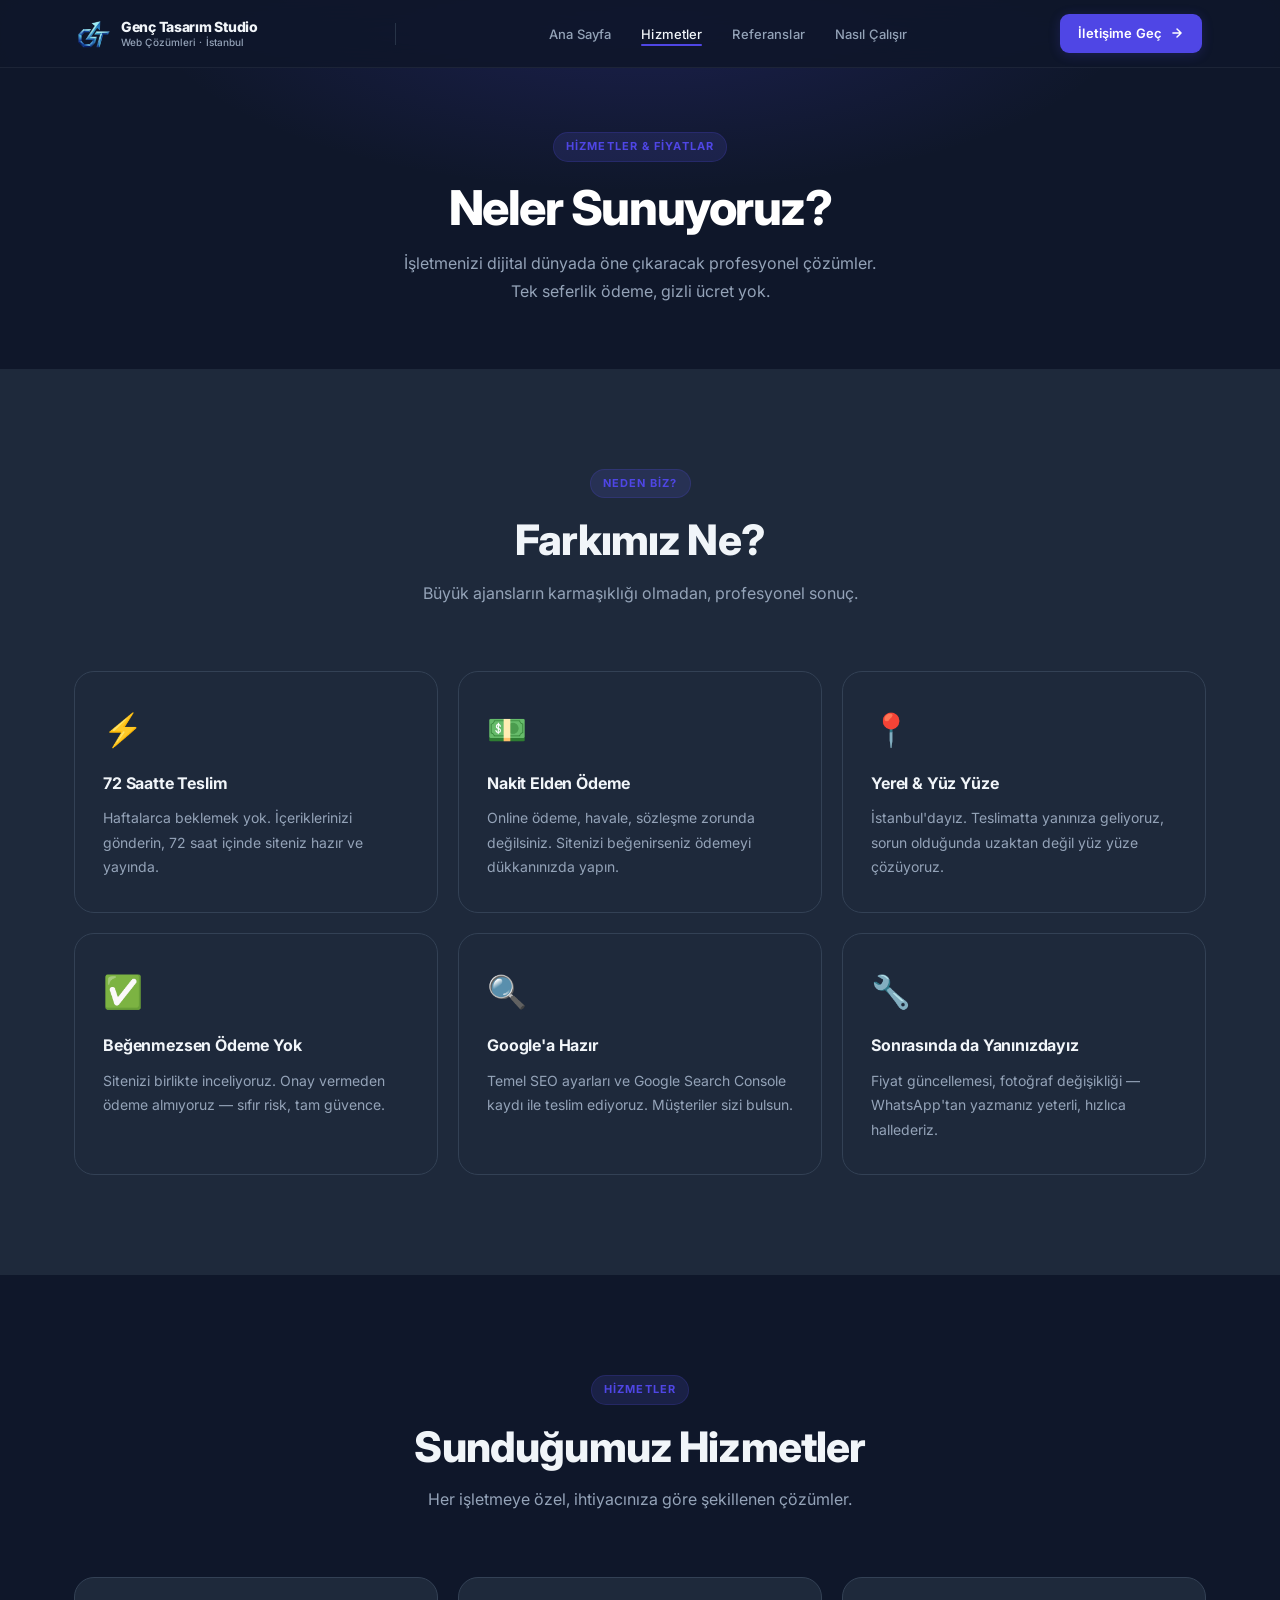
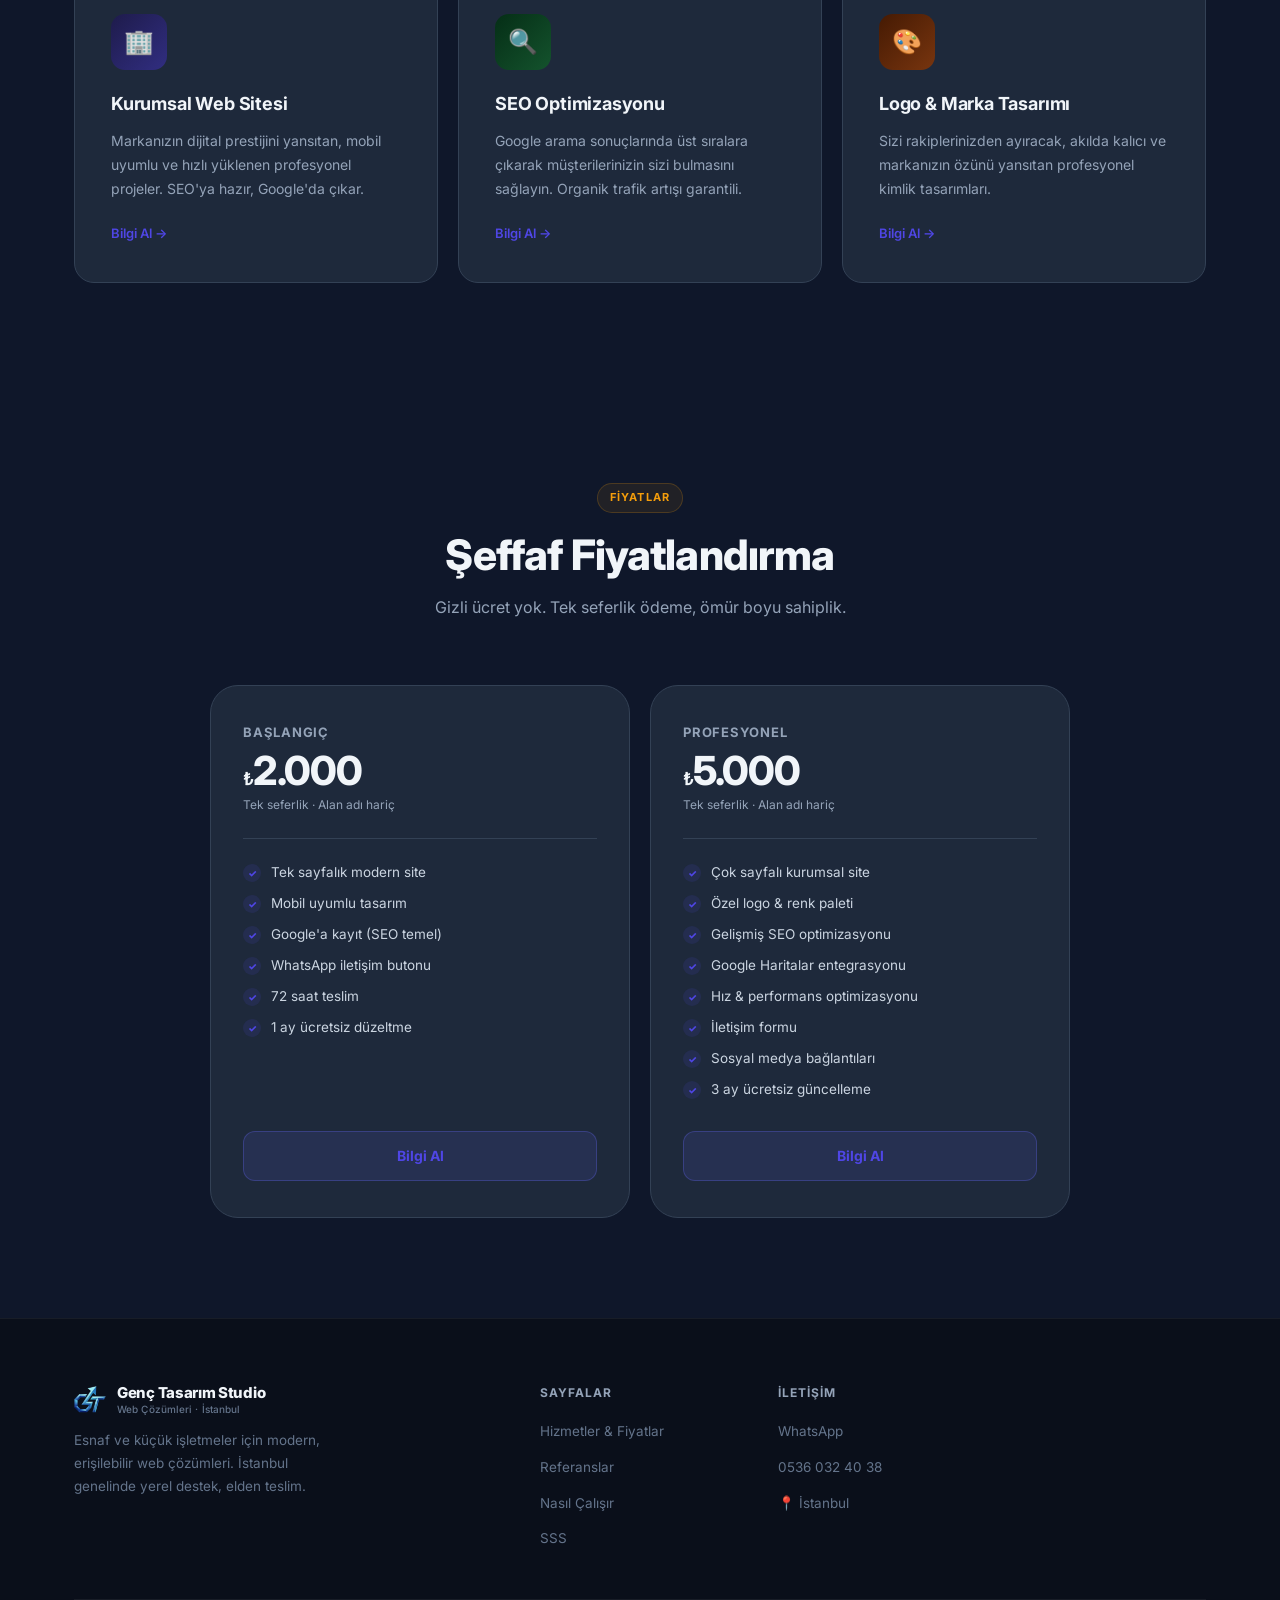
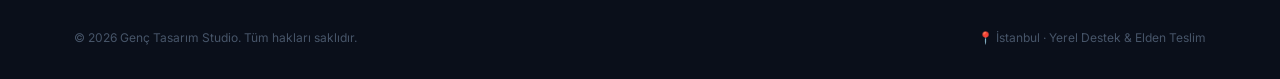
==== hizmetler.html @ ae7052ca "Add files via upload" ====
<!DOCTYPE html>
<html lang="tr">
<head>
  <meta charset="UTF-8"/>
  <meta name="viewport" content="width=device-width, initial-scale=1.0"/>
  <title>Hizmetler & Fiyatlar | Genç Tasarım Studio</title>
  <meta name="description" content="Web tasarım hizmetlerimiz ve fiyatlarımız. Kurumsal site, e-ticaret, SEO, logo tasarımı. Tek seferlik ödeme, gizli ücret yok."/>
  <link rel="icon" type="image/png" href="images/favicon-yeni.png"/>
  <link rel="preconnect" href="https://fonts.googleapis.com"/>
  <link rel="preconnect" href="https://fonts.gstatic.com" crossorigin/>
  <link href="https://fonts.googleapis.com/css2?family=Inter:wght@400;500;600;700;800&display=swap" rel="stylesheet"/>
  <link rel="stylesheet" href="style.css"/>
</head>
<body class="dark" oncontextmenu="return false;">

<nav class="nav" role="navigation" aria-label="Ana menü">
  <div class="nav__inner">
    <a href="index.html" class="nav__logo" aria-label="Genç Tasarım Studio – Ana Sayfa">
      <img src="images/logo.png" alt="Genç Tasarım Studio logo" width="32" height="32"/>
      <div class="nav__logo-name">Genç Tasarım Studio<span>Web Çözümleri · İstanbul</span></div>
    </a>
    <div class="nav__sep" aria-hidden="true"></div>
    <ul class="nav__links" role="list">
      <li><a href="index.html">Ana Sayfa</a></li>
      <li><a href="hizmetler.html" class="active">Hizmetler</a></li>
      <li><a href="referanslar.html">Referanslar</a></li>
      <li><a href="nasil-calisir.html">Nasıl Çalışır</a></li>
    </ul>
    <div class="nav__right">
      <a href="https://wa.me/905360324038?text=Merhaba, web sitesi hakkında bilgi almak istiyorum." target="_blank" rel="noopener" class="btn btn--primary nav__cta-desktop">
        İletişime Geç
        <svg width="14" height="14" viewBox="0 0 24 24" fill="none" stroke="currentColor" stroke-width="2.5" stroke-linecap="round" stroke-linejoin="round" aria-hidden="true"><path d="M5 12h14M12 5l7 7-7 7"/></svg>
      </a>
      <button class="nav__hamburger" id="hamburger" aria-label="Menüyü aç/kapat"><span></span><span></span><span></span></button>
    </div>
  </div>
  <div class="nav__mobile" id="mobileMenu" role="menu">
    <a href="index.html" role="menuitem">Ana Sayfa</a>
    <a href="hizmetler.html" role="menuitem">Hizmetler</a>
    <a href="referanslar.html" role="menuitem">Referanslar</a>
    <a href="nasil-calisir.html" role="menuitem">Nasıl Çalışır</a>
    <a href="https://wa.me/905360324038" target="_blank" rel="noopener" class="mob-cta" role="menuitem">💬 WhatsApp ile Yaz</a>
  </div>
</nav>

<!-- PAGE HERO -->
<div class="page-hero">
  <div class="container">
    <div class="page-hero__inner reveal">
      <div class="tag">Hizmetler & Fiyatlar</div>
      <h1 class="page-hero__title">Neler Sunuyoruz?</h1>
      <p class="page-hero__sub">İşletmenizi dijital dünyada öne çıkaracak profesyonel çözümler. Tek seferlik ödeme, gizli ücret yok.</p>
    </div>
  </div>
</div>

<!-- NEDEN BİZ -->
<section class="section section--white why-us" id="neden-biz" aria-labelledby="why-title">
  <div class="container">
    <div class="sec-header reveal">
      <div class="tag">Neden Biz?</div>
      <h2 class="sec-title" id="why-title">Farkımız Ne?</h2>
      <p class="sec-sub">Büyük ajansların karmaşıklığı olmadan, profesyonel sonuç.</p>
    </div>
    <div class="why-grid">
      <div class="why-card reveal d1">
        <div class="why-icon">⚡</div>
        <h3>72 Saatte Teslim</h3>
        <p>Haftalarca beklemek yok. İçeriklerinizi gönderin, 72 saat içinde siteniz hazır ve yayında.</p>
      </div>
      <div class="why-card reveal d2">
        <div class="why-icon">💵</div>
        <h3>Nakit Elden Ödeme</h3>
        <p>Online ödeme, havale, sözleşme zorunda değilsiniz. Sitenizi beğenirseniz ödemeyi dükkanınızda yapın.</p>
      </div>
      <div class="why-card reveal d3">
        <div class="why-icon">📍</div>
        <h3>Yerel & Yüz Yüze</h3>
        <p>İstanbul'dayız. Teslimatta yanınıza geliyoruz, sorun olduğunda uzaktan değil yüz yüze çözüyoruz.</p>
      </div>
      <div class="why-card reveal d1">
        <div class="why-icon">✅</div>
        <h3>Beğenmezsen Ödeme Yok</h3>
        <p>Sitenizi birlikte inceliyoruz. Onay vermeden ödeme almıyoruz — sıfır risk, tam güvence.</p>
      </div>
      <div class="why-card reveal d2">
        <div class="why-icon">🔍</div>
        <h3>Google'a Hazır</h3>
        <p>Temel SEO ayarları ve Google Search Console kaydı ile teslim ediyoruz. Müşteriler sizi bulsun.</p>
      </div>
      <div class="why-card reveal d3">
        <div class="why-icon">🔧</div>
        <h3>Sonrasında da Yanınızdayız</h3>
        <p>Fiyat güncellemesi, fotoğraf değişikliği — WhatsApp'tan yazmanız yeterli, hızlıca hallederiz.</p>
      </div>
    </div>
  </div>
</section>

<!-- HİZMETLER -->
<section class="section section--gray services" id="hizmetler" aria-labelledby="svc-title">
  <div class="container">
    <div class="sec-header reveal">
      <div class="tag">Hizmetler</div>
      <h2 class="sec-title" id="svc-title">Sunduğumuz Hizmetler</h2>
      <p class="sec-sub">Her işletmeye özel, ihtiyacınıza göre şekillenen çözümler.</p>
    </div>
    <div class="svc-grid">
      <div class="svc-card reveal d1">
        <div class="svc-icon" style="background:linear-gradient(135deg,#1e1b4b,#312e81)">🏢</div>
        <h3>Kurumsal Web Sitesi</h3>
        <p>Markanızın dijital prestijini yansıtan, mobil uyumlu ve hızlı yüklenen profesyonel projeler. SEO'ya hazır, Google'da çıkar.</p>
        <a href="https://wa.me/905360324038?text=Kurumsal Web Sitesi hakkında bilgi almak istiyorum." target="_blank" rel="noopener" class="svc-link">Bilgi Al →</a>
      </div>
      <div class="svc-card reveal d3">
        <div class="svc-icon" style="background:linear-gradient(135deg,#052e16,#14532d)">🔍</div>
        <h3>SEO Optimizasyonu</h3>
        <p>Google arama sonuçlarında üst sıralara çıkarak müşterilerinizin sizi bulmasını sağlayın. Organik trafik artışı garantili.</p>
        <a href="https://wa.me/905360324038?text=SEO hakkında bilgi almak istiyorum." target="_blank" rel="noopener" class="svc-link">Bilgi Al →</a>
      </div>
      <div class="svc-card reveal d4">
        <div class="svc-icon" style="background:linear-gradient(135deg,#451a03,#78350f)">🎨</div>
        <h3>Logo & Marka Tasarımı</h3>
        <p>Sizi rakiplerinizden ayıracak, akılda kalıcı ve markanızın özünü yansıtan profesyonel kimlik tasarımları.</p>
        <a href="https://wa.me/905360324038?text=Logo Tasarımı hakkında bilgi almak istiyorum." target="_blank" rel="noopener" class="svc-link">Bilgi Al →</a>
      </div>
    </div>
  </div>
</section>

<!-- FİYATLAR -->
<section class="section section--white pricing" id="fiyatlar" aria-labelledby="price-title">
  <div class="container">
    <div class="sec-header reveal">
      <div class="tag amber">Fiyatlar</div>
      <h2 class="sec-title" id="price-title">Şeffaf Fiyatlandırma</h2>
      <p class="sec-sub">Gizli ücret yok. Tek seferlik ödeme, ömür boyu sahiplik.</p>
    </div>
    <div class="pricing__grid">
      <div class="price-card reveal d1">
        <div class="price-card__name">Başlangıç</div>
        <div class="price-card__price"><small>₺</small>2.000</div>
        <div class="price-card__note">Tek seferlik · Alan adı hariç</div>
        <div class="price-card__divider"></div>
        <ul class="price-card__features">
          <li>Tek sayfalık modern site</li>
          <li>Mobil uyumlu tasarım</li>
          <li>Google'a kayıt (SEO temel)</li>
          <li>WhatsApp iletişim butonu</li>
          <li>72 saat teslim</li>
          <li>1 ay ücretsiz düzeltme</li>
        </ul>
        <a href="https://wa.me/905360324038?text=Başlangıç paket hakkında bilgi almak istiyorum." target="_blank" rel="noopener" class="price-btn price-btn--default">Bilgi Al</a>
      </div>
      <div class="price-card reveal d2">
        <div class="price-card__name">Profesyonel</div>
        <div class="price-card__price"><small>₺</small>5.000</div>
        <div class="price-card__note">Tek seferlik · Alan adı hariç</div>
        <div class="price-card__divider"></div>
        <ul class="price-card__features">
          <li>Çok sayfalı kurumsal site</li>
          <li>Özel logo & renk paleti</li>
          <li>Gelişmiş SEO optimizasyonu</li>
          <li>Google Haritalar entegrasyonu</li>
          <li>Hız & performans optimizasyonu</li>
          <li>İletişim formu</li>
          <li>Sosyal medya bağlantıları</li>
          <li>3 ay ücretsiz güncelleme</li>
        </ul>
        <a href="https://wa.me/905360324038?text=Profesyonel paket hakkında bilgi almak istiyorum." target="_blank" rel="noopener" class="price-btn price-btn--default">Bilgi Al</a>
      </div>
    </div>
  </div>
</section>

<!-- FOOTER -->
<footer role="contentinfo">
  <div class="ft__inner">
    <div class="ft__top">
      <div class="ft__brand">
        <a href="index.html" class="nav__logo"><img src="images/logo.png" alt="" width="34" height="34"/><div class="nav__logo-name">Genç Tasarım Studio<span>Web Çözümleri · İstanbul</span></div></a>
        <p class="ft__brand-text">Esnaf ve küçük işletmeler için modern, erişilebilir web çözümleri. İstanbul genelinde yerel destek, elden teslim.</p>
      </div>
      <div class="ft__col"><h5>Sayfalar</h5><ul><li><a href="hizmetler.html">Hizmetler & Fiyatlar</a></li><li><a href="referanslar.html">Referanslar</a></li><li><a href="nasil-calisir.html">Nasıl Çalışır</a></li><li><a href="nasil-calisir.html#sss">SSS</a></li></ul></div>
      <div class="ft__col"><h5>İletişim</h5><ul><li><a href="https://wa.me/905360324038" target="_blank" rel="noopener">WhatsApp</a></li><li><a href="tel:+905360324038">0536 032 40 38</a></li><li><a href="#">📍 İstanbul</a></li></ul></div>
    </div>
    <div class="ft__divider"></div>
    <div class="ft__bottom">
      <p class="ft__copy">© 2026 Genç Tasarım Studio. Tüm hakları saklıdır.</p>
      <div class="ft__loc">📍 İstanbul · Yerel Destek &amp; Elden Teslim</div>
    </div>
  </div>
</footer>


<script src="script.js"></script>
</body>
</html>
---- style.css ----
/* =============================================
   GENÇ TASARIM STUDIO — style.css
   ============================================= */

*, *::before, *::after { margin: 0; padding: 0; box-sizing: border-box; }

:root {
  --indigo:        #4f46e5;
  --indigo-dark:   #3730a3;
  --indigo-light:  #6366f1;
  --indigo-glow:   rgba(79,70,229,0.12);
  --indigo-subtle: rgba(79,70,229,0.06);
  --cyan:          #06b6d4;
  --green:         #10b981;
  --amber:         #f59e0b;
  --red:           #ef4444;

  --bg:            #f8fafc;
  --bg-card:       #ffffff;
  --bg-dark:       #0f172a;
  --bg-dark-2:     #1e293b;

  --text:          #0f172a;
  --text-2:        #334155;
  --text-3:        #64748b;
  --text-4:        #94a3b8;
  --border:        #e2e8f0;
  --border-dark:   #334155;

  --font:          'Inter', 'Plus Jakarta Sans', sans-serif;
  --radius-sm:     8px;
  --radius:        12px;
  --radius-lg:     20px;
  --radius-xl:     28px;

  --shadow-sm:     0 1px 3px rgba(0,0,0,0.06), 0 1px 2px rgba(0,0,0,0.04);
  --shadow:        0 4px 16px rgba(0,0,0,0.07);
  --shadow-lg:     0 12px 40px rgba(0,0,0,0.10);
  --shadow-indigo: 0 8px 32px rgba(79,70,229,0.25);

  --nav-h:         68px;
  --max:           1180px;
}

html { scroll-behavior: smooth; overflow-x: hidden; }
body {
  font-family: var(--font);
  background: var(--bg);
  color: var(--text);
  line-height: 1.6;
  overflow-x: hidden;
  -webkit-tap-highlight-color: transparent;
}

/* ---- DARK MODE variables ---- */
body.dark {
  --bg:            #0f172a;
  --bg-card:       #1e293b;
  --text:          #f1f5f9;
  --text-2:        #cbd5e1;
  --text-3:        #94a3b8;
  --text-4:        #475569;
  --border:        #334155;
  --indigo-subtle: rgba(99,102,241,0.14);
  --indigo-glow:   rgba(99,102,241,0.18);
  --shadow:        0 4px 16px rgba(0,0,0,0.4);
  --shadow-lg:     0 12px 40px rgba(0,0,0,0.5);
  --shadow-indigo: 0 8px 32px rgba(79,70,229,0.4);
}

/* ---- SMOOTH THEME TRANSITION ---- */
body,
body *:not(svg):not(path):not(circle) {
  transition:
    background-color 0.25s ease,
    border-color     0.25s ease,
    color            0.25s ease,
    box-shadow       0.25s ease;
}
/* Keep animations & transforms unaffected */
.reveal, .hero__float, .score__fill, .bar-fill,
.btn, .svc-card, .pf-card, .proc-card, .price-card,
.faq__icon, .nav__links a::after {
  transition:
    background-color 0.25s ease,
    border-color     0.25s ease,
    color            0.25s ease,
    box-shadow       0.25s ease,
    transform        0.25s ease,
    opacity          0.25s ease,
    gap              0.2s ease,
    max-height       0.4s ease,
    padding          0.3s ease;
}

/* ============================================================
   UTILITIES
   ============================================================ */
.container { max-width: var(--max); margin: 0 auto; padding: 0 24px; }
.section { padding: 100px 0; }
.section--gray { background: var(--bg); }
.section--white { background: var(--bg-card); }

.tag {
  display: inline-flex; align-items: center; gap: 6px;
  font-size: 11px; font-weight: 700; letter-spacing: 0.1em; text-transform: uppercase;
  color: var(--indigo); background: var(--indigo-subtle);
  border: 1px solid rgba(79,70,229,0.2);
  padding: 5px 12px; border-radius: 50px;
  margin-bottom: 18px;
}
.tag.green  { color: var(--green);  background: rgba(16,185,129,0.08); border-color: rgba(16,185,129,0.2); }
.tag.cyan   { color: var(--cyan);   background: rgba(6,182,212,0.08);  border-color: rgba(6,182,212,0.2); }
.tag.amber  { color: var(--amber);  background: rgba(245,158,11,0.08); border-color: rgba(245,158,11,0.2); }

.sec-title {
  font-size: clamp(26px, 3.5vw, 42px);
  font-weight: 800; line-height: 1.15; color: var(--text);
  letter-spacing: -0.02em; margin-bottom: 14px;
}
.sec-sub {
  font-size: 16px; color: var(--text-3); max-width: 520px;
  line-height: 1.75;
}
.sec-header { text-align: center; margin-bottom: 64px; }
.sec-header .sec-sub { margin: 0 auto; }

.btn {
  display: inline-flex; align-items: center; gap: 8px;
  font-family: var(--font); font-size: 14px; font-weight: 600;
  padding: 13px 26px; border-radius: var(--radius); border: none;
  cursor: pointer; text-decoration: none; transition: all 0.2s; white-space: nowrap;
}
.btn--primary {
  background: var(--indigo); color: #fff;
  box-shadow: var(--shadow-indigo);
}
.btn--primary:hover { background: var(--indigo-dark); transform: translateY(-2px); box-shadow: 0 12px 36px rgba(79,70,229,0.35); }
.btn--outline {
  background: transparent; color: var(--text-2);
  border: 1.5px solid var(--border);
}
.btn--outline:hover { border-color: var(--indigo); color: var(--indigo); background: var(--indigo-subtle); }
.btn--ghost {
  background: rgba(255,255,255,0.12); color: #fff;
  border: 1.5px solid rgba(255,255,255,0.2);
}
.btn--ghost:hover { background: rgba(255,255,255,0.22); }
.btn--wa { background: #25d366; color: #fff; box-shadow: 0 6px 20px rgba(37,211,102,0.3); }
.btn--wa:hover { background: #1db954; transform: translateY(-2px); box-shadow: 0 10px 28px rgba(37,211,102,0.4); }
.btn--lg { padding: 16px 32px; font-size: 15px; border-radius: var(--radius-lg); }

/* ============================================================
   NAVBAR
   ============================================================ */
.nav {
  position: fixed; top: 0; left: 0; right: 0; z-index: 900;
  height: var(--nav-h);
  background: rgba(255,255,255,0.92);
  backdrop-filter: blur(24px) saturate(180%);
  -webkit-backdrop-filter: blur(24px) saturate(180%);
  border-bottom: 1px solid rgba(0,0,0,0.07);
  transition: background 0.3s, border-color 0.3s, box-shadow 0.3s;
}
body.dark .nav {
  background: rgba(15,23,42,0.94);
  border-bottom-color: rgba(255,255,255,0.06);
}
.nav.scrolled {
  box-shadow: 0 1px 24px rgba(0,0,0,0.08);
}
body.dark .nav.scrolled { box-shadow: 0 1px 24px rgba(0,0,0,0.5); }

.nav__inner {
  max-width: var(--max); margin: 0 auto; padding: 0 28px;
  height: 100%; display: flex; align-items: center;
  justify-content: space-between; gap: 24px;
}

/* Logo */
.nav__logo {
  display: flex; align-items: center; gap: 11px;
  text-decoration: none; flex-shrink: 0;
}
.nav__logo img { width: 32px; height: 32px; object-fit: contain; }
.nav__logo-name {
  font-size: 14px; font-weight: 800; color: var(--text);
  line-height: 1.2; letter-spacing: -0.02em;
}
.nav__logo-name span {
  display: block; font-size: 10px; font-weight: 500;
  color: var(--text-3); letter-spacing: 0.01em; margin-top: 1px;
}

/* Divider between logo and links */
.nav__sep {
  width: 1px; height: 22px; background: var(--border);
  flex-shrink: 0; opacity: 0.7;
}

/* Links */
.nav__links {
  display: flex; align-items: center; gap: 0; list-style: none;
}
.nav__links a {
  position: relative;
  padding: 8px 15px; border-radius: var(--radius-sm);
  color: var(--text-3); font-size: 13px; font-weight: 500;
  text-decoration: none;
  transition: color 0.18s;
  letter-spacing: 0.01em;
}
.nav__links a::after {
  content: '';
  position: absolute; bottom: 4px; left: 15px; right: 15px; height: 1.5px;
  background: var(--indigo); border-radius: 2px;
  transform: scaleX(0); transition: transform 0.2s;
}
.nav__links a:hover { color: var(--text); }
.nav__links a:hover::after { transform: scaleX(1); }

/* Right side */
.nav__right { display: flex; align-items: center; gap: 6px; flex-shrink: 0; }

/* Status dot */
.nav__status {
  display: flex; align-items: center; gap: 5px;
  font-size: 11.5px; font-weight: 600; color: #059669;
  padding: 5px 11px; border-radius: 50px;
  background: rgba(5,150,105,0.07);
  border: 1px solid rgba(5,150,105,0.18);
  letter-spacing: 0.01em;
}
.nav__status-dot {
  width: 6px; height: 6px; border-radius: 50%;
  background: #10b981; flex-shrink: 0;
  animation: pulse 2.2s ease-in-out infinite;
}
@keyframes pulse { 0%,100%{opacity:1;transform:scale(1)} 50%{opacity:0.55;transform:scale(1.35)} }

/* CTA button */
.nav__cta-desktop {
  padding: 9px 18px !important;
  font-size: 13px !important;
  border-radius: 9px !important;
  font-weight: 600 !important;
  letter-spacing: 0.01em;
  box-shadow: 0 2px 12px rgba(79,70,229,0.22) !important;
}
.nav__cta-desktop:hover {
  transform: translateY(-1px) !important;
  box-shadow: 0 6px 20px rgba(79,70,229,0.32) !important;
}

/* Hamburger */
.nav__hamburger {
  display: none; flex-direction: column; gap: 5px;
  background: none; border: none; cursor: pointer; padding: 6px;
}
.nav__hamburger span {
  display: block; width: 20px; height: 1.5px;
  background: var(--text-2); border-radius: 2px; transition: all 0.3s;
}
.nav__hamburger.open span:nth-child(1) { transform: translateY(6.5px) rotate(45deg); }
.nav__hamburger.open span:nth-child(2) { opacity: 0; transform: scaleX(0); }
.nav__hamburger.open span:nth-child(3) { transform: translateY(-6.5px) rotate(-45deg); }

/* Mobile menu */
.nav__mobile {
  display: none; position: fixed; top: var(--nav-h); left: 0; right: 0; z-index: 899;
  background: var(--bg-card); border-bottom: 1px solid var(--border);
  padding: 14px 20px 22px; flex-direction: column; gap: 2px;
  box-shadow: 0 16px 40px rgba(0,0,0,0.12);
}
.nav__mobile.open { display: flex; }
.nav__mobile a {
  padding: 11px 14px; border-radius: var(--radius-sm);
  color: var(--text-2); font-size: 14.5px; font-weight: 500;
  text-decoration: none; transition: all 0.18s;
}
.nav__mobile a:hover { background: var(--indigo-subtle); color: var(--indigo); }
.nav__mobile .mob-cta {
  margin-top: 10px; background: var(--indigo); color: #fff !important;
  text-align: center; border-radius: var(--radius); font-weight: 700;
}
.nav__mobile .mob-cta:hover { background: var(--indigo-dark); }

/* ============================================================
   HERO
   ============================================================ */
.hero {
  padding-top: calc(var(--nav-h) + 80px);
  padding-bottom: 80px;
  background: var(--bg-dark);
  position: relative; overflow: hidden;
}
.hero::before {
  content: '';
  position: absolute; inset: 0;
  background:
    radial-gradient(ellipse 80% 60% at 60% -10%, rgba(79,70,229,0.35) 0%, transparent 60%),
    radial-gradient(ellipse 50% 40% at 10% 80%, rgba(6,182,212,0.15) 0%, transparent 55%);
  pointer-events: none;
}
.hero::after {
  content: '';
  position: absolute; inset: 0;
  background-image:
    linear-gradient(rgba(255,255,255,0.035) 1px, transparent 1px),
    linear-gradient(90deg, rgba(255,255,255,0.035) 1px, transparent 1px);
  background-size: 60px 60px;
  pointer-events: none;
}

.hero__inner {
  max-width: var(--max); margin: 0 auto; padding: 0 24px;
  display: grid; grid-template-columns: 1fr 1fr; gap: 64px; align-items: center;
  position: relative; z-index: 2;
}

.hero__badge {
  display: inline-flex; align-items: center; gap: 8px;
  background: rgba(79,70,229,0.15); color: #a5b4fc;
  border: 1px solid rgba(79,70,229,0.3);
  padding: 6px 14px; border-radius: 50px;
  font-size: 12px; font-weight: 600; letter-spacing: 0.04em;
  margin-bottom: 24px;
}
.hero__badge-dot {
  width: 6px; height: 6px; border-radius: 50%;
  background: #818cf8; animation: pulse 2s infinite;
}

.hero__title {
  font-size: clamp(34px, 5vw, 58px);
  font-weight: 800; line-height: 1.1;
  color: #fff; letter-spacing: -0.03em;
  margin-bottom: 20px;
}
.hero__title .grad {
  background: linear-gradient(135deg, #818cf8 0%, #06b6d4 100%);
  -webkit-background-clip: text; -webkit-text-fill-color: transparent;
  background-clip: text;
}
.hero__sub {
  font-size: 16px; color: #94a3b8; line-height: 1.75;
  margin-bottom: 36px; max-width: 460px;
}
.hero__actions { display: flex; gap: 12px; flex-wrap: wrap; }

.hero__pills {
  display: flex; flex-wrap: wrap; gap: 8px; margin-top: 36px;
}
.hero__pill {
  display: flex; align-items: center; gap: 6px;
  background: rgba(255,255,255,0.06); border: 1px solid rgba(255,255,255,0.1);
  padding: 6px 12px; border-radius: 50px;
  font-size: 12px; color: #94a3b8; font-weight: 500;
}
.hero__pill-icon { font-size: 14px; }

/* Hero visual */
.hero__visual { display: flex; justify-content: center; align-items: center; position: relative; }

.hero__card {
  background: rgba(30,41,59,0.8);
  border: 1px solid rgba(255,255,255,0.08);
  border-radius: var(--radius-xl);
  padding: 28px;
  backdrop-filter: blur(16px);
  width: 100%; max-width: 360px;
  box-shadow: 0 24px 64px rgba(0,0,0,0.4), 0 0 0 1px rgba(255,255,255,0.04);
  position: relative; z-index: 2;
}

.hcard__head {
  display: flex; align-items: center; gap: 12px; margin-bottom: 24px;
}
.hcard__icon {
  width: 44px; height: 44px; border-radius: 12px;
  background: linear-gradient(135deg, #4f46e5, #818cf8);
  display: flex; align-items: center; justify-content: center; font-size: 18px;
  flex-shrink: 0;
}
.hcard__label { font-size: 13px; font-weight: 700; color: #f1f5f9; }
.hcard__sub   { font-size: 11px; color: #64748b; margin-top: 2px; }
.hcard__badge {
  margin-left: auto; background: rgba(16,185,129,0.15);
  color: #34d399; font-size: 11px; font-weight: 700;
  padding: 3px 9px; border-radius: 6px;
}

.hcard__scores { display: flex; flex-direction: column; gap: 12px; margin-bottom: 24px; }
.score__row   { display: flex; align-items: center; gap: 10px; }
.score__lbl   { font-size: 11px; color: #64748b; width: 50px; flex-shrink: 0; }
.score__track {
  flex: 1; height: 5px; background: rgba(255,255,255,0.07);
  border-radius: 3px; overflow: hidden;
}
.score__fill  {
  height: 100%; border-radius: 3px;
  background: linear-gradient(90deg, #4f46e5, #818cf8);
  transform-origin: left; animation: grow 1.4s cubic-bezier(0.4,0,0.2,1) forwards;
}
.score__fill--green { background: linear-gradient(90deg, #10b981, #34d399); }
.score__fill--cyan  { background: linear-gradient(90deg, #06b6d4, #67e8f9); }
@keyframes grow { from{transform:scaleX(0)} to{transform:scaleX(1)} }
.score__val { font-size: 12px; font-weight: 700; color: #f1f5f9; width: 28px; text-align: right; }

.hcard__divider { height: 1px; background: rgba(255,255,255,0.06); margin-bottom: 20px; }

.hcard__footer { display: flex; justify-content: space-between; align-items: center; }
.hcf__stat .lbl { font-size: 11px; color: #64748b; }
.hcf__stat .val { font-size: 22px; font-weight: 800; color: #f1f5f9; letter-spacing: -0.02em; }

.hcard__btn {
  background: var(--indigo); color: #fff;
  border: none; padding: 10px 18px; border-radius: var(--radius-sm);
  font-size: 12px; font-weight: 700; cursor: pointer;
  font-family: var(--font); transition: all 0.2s;
}
.hcard__btn:hover { background: var(--indigo-dark); transform: translateY(-1px); }

/* Float badges */
.hero__float {
  position: absolute; background: rgba(30,41,59,0.9);
  border: 1px solid rgba(255,255,255,0.08);
  border-radius: var(--radius); padding: 12px 16px;
  display: flex; align-items: center; gap: 10px;
  backdrop-filter: blur(12px); z-index: 3;
  box-shadow: 0 8px 24px rgba(0,0,0,0.3);
}
.hero__float--tl { top: -20px; right: -16px; animation: flt 4s ease-in-out infinite; }
.hero__float--br { bottom: -20px; left: -16px; animation: flt 4s ease-in-out infinite 1.5s; }
@keyframes flt { 0%,100%{transform:translateY(0)} 50%{transform:translateY(-8px)} }
.fl__icon { font-size: 22px; }
.fl__text strong { font-size: 12px; color: #f1f5f9; font-weight: 700; display: block; }
.fl__text span   { font-size: 11px; color: #64748b; }

/* ============================================================
   STATS BAR
   ============================================================ */
.statsbar {
  background: var(--bg-card);
  border-bottom: 1px solid var(--border);
  padding: 36px 0;
}
.statsbar__grid {
  max-width: var(--max); margin: 0 auto; padding: 0 24px;
  display: grid; grid-template-columns: repeat(4, 1fr);
  gap: 0;
}
.stat__item {
  text-align: center; padding: 0 16px;
  border-right: 1px solid var(--border);
}
.stat__item:last-child { border-right: none; }
.stat__num {
  font-size: 36px; font-weight: 800;
  color: var(--text); letter-spacing: -0.03em; line-height: 1;
  margin-bottom: 6px;
}
.stat__num em {
  font-style: normal; color: var(--indigo);
}
.stat__lbl { font-size: 13px; color: var(--text-3); font-weight: 500; }

/* ============================================================
   PAGE HERO (iç sayfalar)
   ============================================================ */
.page-hero {
  padding-top: calc(var(--nav-h) + 64px);
  padding-bottom: 64px;
  background: var(--bg-dark);
  position: relative; overflow: hidden;
}
.page-hero::before {
  content: '';
  position: absolute; inset: 0;
  background: radial-gradient(ellipse 60% 80% at 50% 0%, rgba(79,70,229,0.2) 0%, transparent 65%);
  pointer-events: none;
}
.page-hero__inner {
  position: relative; z-index: 2; text-align: center;
}
.page-hero__title {
  font-size: clamp(28px, 4vw, 48px);
  font-weight: 800; color: #fff;
  letter-spacing: -0.03em; line-height: 1.15;
  margin-bottom: 14px;
}
.page-hero__sub {
  font-size: 16px; color: #94a3b8;
  max-width: 500px; margin: 0 auto; line-height: 1.75;
}

/* Active nav link */
.nav__links a.active {
  color: var(--text);
}
.nav__links a.active::after {
  transform: scaleX(1);
}

/* ============================================================
   WHY US
   ============================================================ */
.why-grid {
  display: grid; grid-template-columns: repeat(3, 1fr); gap: 20px;
}
.why-card {
  background: var(--bg-card);
  border: 1px solid var(--border);
  border-radius: var(--radius-lg);
  padding: 32px 28px;
  transition: transform 0.7s cubic-bezier(0.22,1,0.36,1), box-shadow 0.7s cubic-bezier(0.22,1,0.36,1), border-color 0.7s ease !important;
}
.why-card:hover {
  transform: translateY(-5px);
  box-shadow: var(--shadow-lg);
  border-color: rgba(99,102,241,0.25);
}
.why-icon {
  font-size: 32px; margin-bottom: 16px; display: block;
}
.why-card h3 {
  font-size: 16px; font-weight: 700; color: var(--text);
  margin-bottom: 10px; letter-spacing: -0.01em;
}
.why-card p {
  font-size: 14px; color: var(--text-3); line-height: 1.75;
}
@media (max-width: 768px) {
  .why-grid { grid-template-columns: 1fr; }
}

/* ============================================================
   SERVICES
   ============================================================ */
.services .svc-grid {
  display: grid; grid-template-columns: repeat(3, 1fr); gap: 20px;
}
.svc-card {
  background: var(--bg-card);
  border: 1px solid var(--border);
  border-radius: var(--radius-lg);
  padding: 36px;
  transition: transform 0.25s, box-shadow 0.25s, border-color 0.25s;
  position: relative; overflow: hidden;
}
.svc-card::before {
  content: ''; position: absolute; top: 0; left: 0; right: 0; height: 2px;
  background: linear-gradient(90deg, var(--indigo), var(--cyan));
  transform: scaleX(0); transition: transform 0.3s; transform-origin: left;
}
.svc-card:hover { transform: translateY(-6px); box-shadow: var(--shadow-lg); border-color: rgba(79,70,229,0.2); }
.svc-card:hover::before { transform: scaleX(1); }

.svc-icon {
  width: 56px; height: 56px; border-radius: 14px;
  display: flex; align-items: center; justify-content: center;
  font-size: 24px; margin-bottom: 20px;
}
.svc-card h3 {
  font-size: 18px; font-weight: 700; color: var(--text);
  margin-bottom: 10px; letter-spacing: -0.01em;
}
.svc-card p { font-size: 14px; color: var(--text-3); line-height: 1.7; margin-bottom: 20px; }
.svc-link {
  display: inline-flex; align-items: center; gap: 6px;
  font-size: 13px; font-weight: 600; color: var(--indigo);
  text-decoration: none; transition: gap 0.2s;
}
.svc-link:hover { gap: 10px; }

/* ============================================================
   HOW IT WORKS
   ============================================================ */
.process .proc-grid {
  display: grid; grid-template-columns: repeat(3, 1fr); gap: 24px;
  position: relative;
}
.process .proc-grid::before {
  content: '';
  position: absolute; top: 44px; left: 15%; right: 15%; height: 1px;
  background: linear-gradient(90deg, transparent, var(--border), var(--border), transparent);
  pointer-events: none;
}
.proc-card {
  background: var(--bg-card); border: 1px solid var(--border);
  border-radius: var(--radius-lg); padding: 36px 28px;
  text-align: center; position: relative;
  transition: transform 0.25s, box-shadow 0.25s;
}
.proc-card:hover { transform: translateY(-5px); box-shadow: var(--shadow-lg); }
.proc-num {
  width: 88px; height: 88px; border-radius: 50%;
  background: linear-gradient(135deg, var(--indigo), var(--indigo-light));
  display: flex; align-items: center; justify-content: center;
  font-size: 28px; font-weight: 800; color: #fff;
  margin: 0 auto 24px;
  box-shadow: 0 8px 24px rgba(79,70,229,0.35);
  position: relative; z-index: 2;
}
.proc-card h3 {
  font-size: 17px; font-weight: 700; color: var(--text);
  margin-bottom: 10px; letter-spacing: -0.01em;
}
.proc-card p { font-size: 14px; color: var(--text-3); line-height: 1.7; }

/* ============================================================
   PORTFOLIO
   ============================================================ */
.portfolio { background: var(--bg-card); }
.pf-grid {
  display: grid; grid-template-columns: repeat(3, 1fr); gap: 20px;
}
.pf-card {
  border-radius: var(--radius-lg); overflow: hidden;
  border: 1px solid var(--border);
  transition: transform 0.25s, box-shadow 0.25s;
  background: var(--bg);
}
.pf-card:hover { transform: translateY(-6px); box-shadow: var(--shadow-lg); }
.pf-img {
  width: 100%; aspect-ratio: 16/10;
  background: linear-gradient(135deg, #e0e7ff, #c7d2fe);
  display: flex; align-items: center; justify-content: center;
  font-size: 48px; overflow: hidden; position: relative;
}
body.dark .pf-img { background: linear-gradient(135deg, #1e1b4b, #312e81); }
.pf-img img { width: 100%; height: 100%; object-fit: cover; transition: transform 0.4s; }
.pf-card:hover .pf-img img { transform: scale(1.05); }
.pf-body { padding: 20px 22px 22px; }
.pf-tag {
  font-size: 10px; font-weight: 700; text-transform: uppercase;
  letter-spacing: 0.1em; color: var(--indigo); margin-bottom: 6px;
}
.pf-name {
  font-size: 15px; font-weight: 700; color: var(--text);
  margin-bottom: 12px; letter-spacing: -0.01em;
}
.pf-action {
  display: inline-flex; align-items: center; gap: 5px;
  font-size: 12px; font-weight: 600; color: var(--text-3);
  text-decoration: none; transition: color 0.2s, gap 0.2s;
}
.pf-card:hover .pf-action { color: var(--indigo); gap: 9px; }

/* ============================================================
   PRICING
   ============================================================ */
.pricing { background: var(--bg); }
.pricing__grid {
  display: grid;
  grid-template-columns: repeat(2, minmax(0, 420px));
  gap: 20px;
  align-items: stretch;
  justify-content: center;
}
.price-card {
  display: flex; flex-direction: column;
}
.price-card__features {
  flex: 1;
}
.price-card {
  background: var(--bg-card);
  border: 1px solid var(--border);
  border-radius: var(--radius-xl);
  padding: 36px 32px;
  position: relative; transition: transform 0.25s, box-shadow 0.25s;
}
.price-card:hover { transform: translateY(-5px); box-shadow: var(--shadow-lg); }
.price-card--featured {
  background: var(--indigo);
  border-color: var(--indigo);
  box-shadow: var(--shadow-indigo);
  transform: scale(1.03);
}
.price-card--featured:hover { transform: scale(1.03) translateY(-5px); }
.price-card__badge {
  position: absolute; top: -13px; left: 50%; transform: translateX(-50%);
  background: linear-gradient(135deg, #f59e0b, #fcd34d);
  color: #7c3209; font-size: 11px; font-weight: 800;
  padding: 4px 14px; border-radius: 50px; white-space: nowrap;
  letter-spacing: 0.04em;
}
.price-card__name {
  font-size: 13px; font-weight: 700; letter-spacing: 0.06em;
  text-transform: uppercase; color: var(--text-3); margin-bottom: 8px;
}
.price-card--featured .price-card__name { color: rgba(255,255,255,0.7); }

.price-card__price {
  font-size: 40px; font-weight: 800; letter-spacing: -0.03em;
  color: var(--text); line-height: 1; margin-bottom: 4px;
}
.price-card__price small { font-size: 18px; font-weight: 600; }
.price-card--featured .price-card__price { color: #fff; }
.price-card__note { font-size: 12px; color: var(--text-3); margin-bottom: 24px; }
.price-card--featured .price-card__note { color: rgba(255,255,255,0.6); }

.price-card__divider {
  height: 1px; background: var(--border); margin-bottom: 24px;
}
.price-card--featured .price-card__divider { background: rgba(255,255,255,0.15); }

.price-card__features { list-style: none; display: flex; flex-direction: column; gap: 12px; margin-bottom: 32px; }
.price-card__features li {
  display: flex; align-items: flex-start; gap: 10px;
  font-size: 13.5px; color: var(--text-2); line-height: 1.4;
}
.price-card--featured .price-card__features li { color: rgba(255,255,255,0.88); }
.price-card__features li::before {
  content: '✓'; width: 18px; height: 18px; border-radius: 50%;
  background: rgba(79,70,229,0.12); color: var(--indigo);
  font-size: 10px; font-weight: 800; flex-shrink: 0;
  display: flex; align-items: center; justify-content: center;
  margin-top: 1px;
}
.price-card--featured .price-card__features li::before {
  background: rgba(255,255,255,0.2); color: #fff;
}
.price-btn {
  display: block; width: 100%; padding: 13px; border-radius: var(--radius);
  font-family: var(--font); font-size: 14px; font-weight: 700;
  text-align: center; text-decoration: none; cursor: pointer;
  border: none; transition: all 0.2s;
}
.price-btn--default {
  background: var(--indigo-subtle); color: var(--indigo);
  border: 1.5px solid rgba(79,70,229,0.25);
}
.price-btn--default:hover { background: var(--indigo); color: #fff; }
.price-btn--featured {
  background: #fff; color: var(--indigo);
}
.price-btn--featured:hover { background: #f0f4ff; }

/* ============================================================
   FAQ
   ============================================================ */
.faq__list { max-width: 700px; margin: 0 auto; display: flex; flex-direction: column; gap: 10px; }
.faq__item {
  background: var(--bg-card); border: 1px solid var(--border);
  border-radius: var(--radius-lg); overflow: hidden;
  transition: border-color 0.2s;
}
.faq__item.open { border-color: rgba(79,70,229,0.3); }
.faq__q {
  width: 100%; padding: 20px 24px;
  display: flex; justify-content: space-between; align-items: center; gap: 12px;
  background: none; border: none; cursor: pointer;
  font-family: var(--font); font-size: 15px; font-weight: 600;
  color: var(--text); text-align: left; transition: color 0.2s;
}
.faq__item.open .faq__q { color: var(--indigo); }
.faq__icon {
  width: 30px; height: 30px; border-radius: var(--radius-sm); flex-shrink: 0;
  background: var(--bg); border: 1px solid var(--border);
  display: flex; align-items: center; justify-content: center;
  font-size: 14px; color: var(--text-3); transition: all 0.3s;
}
.faq__item.open .faq__icon { transform: rotate(45deg); background: var(--indigo-subtle); color: var(--indigo); border-color: rgba(79,70,229,0.3); }
.faq__a {
  max-height: 0; overflow: hidden;
  transition: max-height 0.4s ease, padding 0.3s;
  font-size: 14px; color: var(--text-3); line-height: 1.8; padding: 0 24px;
}
.faq__item.open .faq__a { max-height: 220px; padding: 0 24px 20px; }

/* ============================================================
   CTA BANNER
   ============================================================ */
.cta-banner {
  background: var(--bg-dark);
  padding: 100px 0; text-align: center; position: relative; overflow: hidden;
}
.cta-banner::before {
  content: '';
  position: absolute; inset: 0;
  background:
    radial-gradient(ellipse 70% 80% at 50% 50%, rgba(79,70,229,0.25) 0%, transparent 65%);
  pointer-events: none;
}
.cta-banner__inner { position: relative; z-index: 2; }
.cta-banner h2 {
  font-size: clamp(26px, 4vw, 46px); font-weight: 800;
  color: #fff; letter-spacing: -0.03em; margin-bottom: 16px;
}
.cta-banner p { font-size: 16px; color: #94a3b8; margin-bottom: 40px; max-width: 480px; margin-left: auto; margin-right: auto; }
.cta-banner__btns { display: flex; gap: 12px; justify-content: center; flex-wrap: wrap; }

/* ============================================================
   FOOTER
   ============================================================ */
footer {
  background: var(--bg-dark-2);
  border-top: 1px solid rgba(255,255,255,0.06);
  padding: 64px 0 32px;
}
body.dark footer { background: #0a0f1a; }
.ft__inner { max-width: var(--max); margin: 0 auto; padding: 0 24px; }
.ft__top {
  display: grid; grid-template-columns: 2.2fr 1fr 1fr 1fr; gap: 48px;
  margin-bottom: 48px;
}
.ft__brand .nav__logo-name { color: #f1f5f9; font-size: 15px; }
.ft__brand .nav__logo-name span { color: #64748b; }
.ft__brand-text { font-size: 13.5px; color: #64748b; line-height: 1.7; margin-top: 14px; max-width: 260px; }
.ft__col h5 { font-size: 12px; font-weight: 700; text-transform: uppercase; letter-spacing: 0.08em; color: #94a3b8; margin-bottom: 16px; }
.ft__col ul { list-style: none; display: flex; flex-direction: column; gap: 10px; }
.ft__col ul a { font-size: 13.5px; color: #64748b; text-decoration: none; transition: color 0.2s; }
.ft__col ul a:hover { color: #e2e8f0; }
.ft__divider { height: 1px; background: rgba(255,255,255,0.06); margin-bottom: 28px; }
.ft__bottom {
  display: flex; justify-content: space-between; align-items: center;
  flex-wrap: wrap; gap: 12px;
}
.ft__copy { font-size: 12px; color: #475569; }
.ft__loc { display: flex; align-items: center; gap: 6px; font-size: 12px; color: #475569; }

/* ============================================================
   WHATSAPP FLOAT
   ============================================================ */
.wa-fab {
  position: fixed; bottom: 28px; right: 28px; z-index: 800;
  background: #25d366; color: #fff;
  border-radius: 50px; padding: 13px 22px;
  display: flex; align-items: center; gap: 8px;
  font-family: var(--font); font-size: 13px; font-weight: 700;
  text-decoration: none; box-shadow: 0 6px 24px rgba(37,211,102,0.4);
  animation: slideup 0.6s 0.4s both; transition: all 0.25s;
}
.wa-fab:hover { transform: translateY(-3px); box-shadow: 0 12px 32px rgba(37,211,102,0.5); }
.wa-fab svg { width: 18px; height: 18px; flex-shrink: 0; }
@keyframes slideup { from{opacity:0;transform:translateY(24px)} to{opacity:1;transform:translateY(0)} }

/* ============================================================
   DARK MODE — component overrides
   ============================================================ */

/* Stats bar */
body.dark .statsbar { background: var(--bg-card); border-color: var(--border); }

/* Service cards */
body.dark .svc-card { background: var(--bg-card); }
body.dark .svc-icon[style*="dbeafe"],
body.dark .svc-icon[style*="e0e7ff"] { background: rgba(99,102,241,0.15) !important; }
body.dark .svc-icon[style*="ede9fe"] { background: rgba(139,92,246,0.15) !important; }
body.dark .svc-icon[style*="d1fae5"],
body.dark .svc-icon[style*="dcfce7"] { background: rgba(16,185,129,0.15) !important; }
body.dark .svc-icon[style*="fef3c7"] { background: rgba(245,158,11,0.15) !important; }

/* Process cards */
body.dark .proc-card { background: var(--bg-card); }

/* Portfolio */
body.dark .pf-card { background: var(--bg-card); }
body.dark .pf-img.pf-ph--food   { background: linear-gradient(135deg,#1c1917,#292524) !important; }
body.dark .pf-img.pf-ph--beauty { background: linear-gradient(135deg,#2d1b2e,#3b1f3d) !important; }
body.dark .pf-img.pf-ph--repair { background: linear-gradient(135deg,#0f2318,#14321e) !important; }
body.dark .pf-img.pf-ph--health { background: linear-gradient(135deg,#0c1e30,#0f2942) !important; }
body.dark .pf-img.pf-ph--edu    { background: linear-gradient(135deg,#1e1206,#2d1c0a) !important; }
body.dark .pf-img.pf-ph--shop   { background: linear-gradient(135deg,#1e1030,#2a1545) !important; }

/* Pricing */
body.dark .price-card:not(.price-card--featured) { background: var(--bg-card); }
body.dark .price-btn--default {
  background: rgba(99,102,241,0.12);
  border-color: rgba(99,102,241,0.3);
}
body.dark .price-btn--featured { background: rgba(255,255,255,0.95); }
body.dark .price-btn--featured:hover { background: #fff; }

/* FAQ */
body.dark .faq__item { background: var(--bg-card); }
body.dark .faq__icon { background: var(--bg); }

/* Hero card (always dark, fine) */

/* WA fab — unchanged, always green */
body.dark .wa-fab { box-shadow: 0 6px 24px rgba(37,211,102,0.25); }

/* ============================================================
   PORTFOLIO placeholder colour classes (light + dark)
   ============================================================ */
.pf-img.pf-ph--food   { background: linear-gradient(135deg,#fef3c7,#fde68a); }
.pf-img.pf-ph--beauty { background: linear-gradient(135deg,#fdf2f8,#fce7f3); }
.pf-img.pf-ph--repair { background: linear-gradient(135deg,#f0fdf4,#dcfce7); }
.pf-img.pf-ph--health { background: linear-gradient(135deg,#f0f9ff,#e0f2fe); }
.pf-img.pf-ph--edu    { background: linear-gradient(135deg,#fff7ed,#fed7aa); }
.pf-img.pf-ph--shop   { background: linear-gradient(135deg,#faf5ff,#ede9fe); }

/* ============================================================
   REVEAL ANIMATIONS
   ============================================================ */
.reveal { opacity: 0; transform: translateY(24px); transition: opacity 0.65s ease, transform 0.65s ease; }
.reveal.visible { opacity: 1; transform: translateY(0); }
.reveal.d1 { transition-delay: 0.08s; }
.reveal.d2 { transition-delay: 0.16s; }
.reveal.d3 { transition-delay: 0.24s; }
.reveal.d4 { transition-delay: 0.32s; }

/* ============================================================
   RESPONSIVE
   ============================================================ */
@media (max-width: 1024px) {
  .hero__inner { grid-template-columns: 1fr; gap: 48px; }
  .hero__visual { order: -1; }
  .hero__card { max-width: 400px; }
  .ft__top { grid-template-columns: 1fr 1fr; gap: 32px; }
  .pricing__grid { grid-template-columns: 1fr; max-width: 480px; margin: 0 auto; gap: 16px; }
  .price-card--featured { transform: none; }
  .price-card--featured:hover { transform: translateY(-5px); }
}
@media (max-width: 768px) {
  .nav__links, .nav__status, .nav__cta-desktop { display: none; }
  .nav__hamburger { display: flex; }
  .hero { padding-top: calc(var(--nav-h) + 48px); padding-bottom: 56px; }
  .hero__title { font-size: 32px; }
  .statsbar__grid { grid-template-columns: repeat(2, 1fr); gap: 24px; }
  .stat__item:nth-child(2) { border-right: none; }
  .stat__item:nth-child(3), .stat__item:nth-child(4) { border-top: 1px solid var(--border); padding-top: 24px; }
  .services .svc-grid { grid-template-columns: 1fr; }
  .why-grid { grid-template-columns: 1fr; }
  .process .proc-grid { grid-template-columns: 1fr; }
  .process .proc-grid::before { display: none; }
  .pf-grid { grid-template-columns: 1fr; }
  .hero__float { display: none; }
  .wa-fab { padding: 0; width: 52px; height: 52px; border-radius: 50%; justify-content: center; }
  .wa-fab .wa-fab__text { display: none; }
  .section { padding: 72px 0; }
  .ft__top { grid-template-columns: 1fr; gap: 28px; }
}
@media (max-width: 480px) {
  .hero__actions, .cta-banner__btns { flex-direction: column; align-items: stretch; }
  .hero__actions .btn, .cta-banner__btns .btn { justify-content: center; }
}
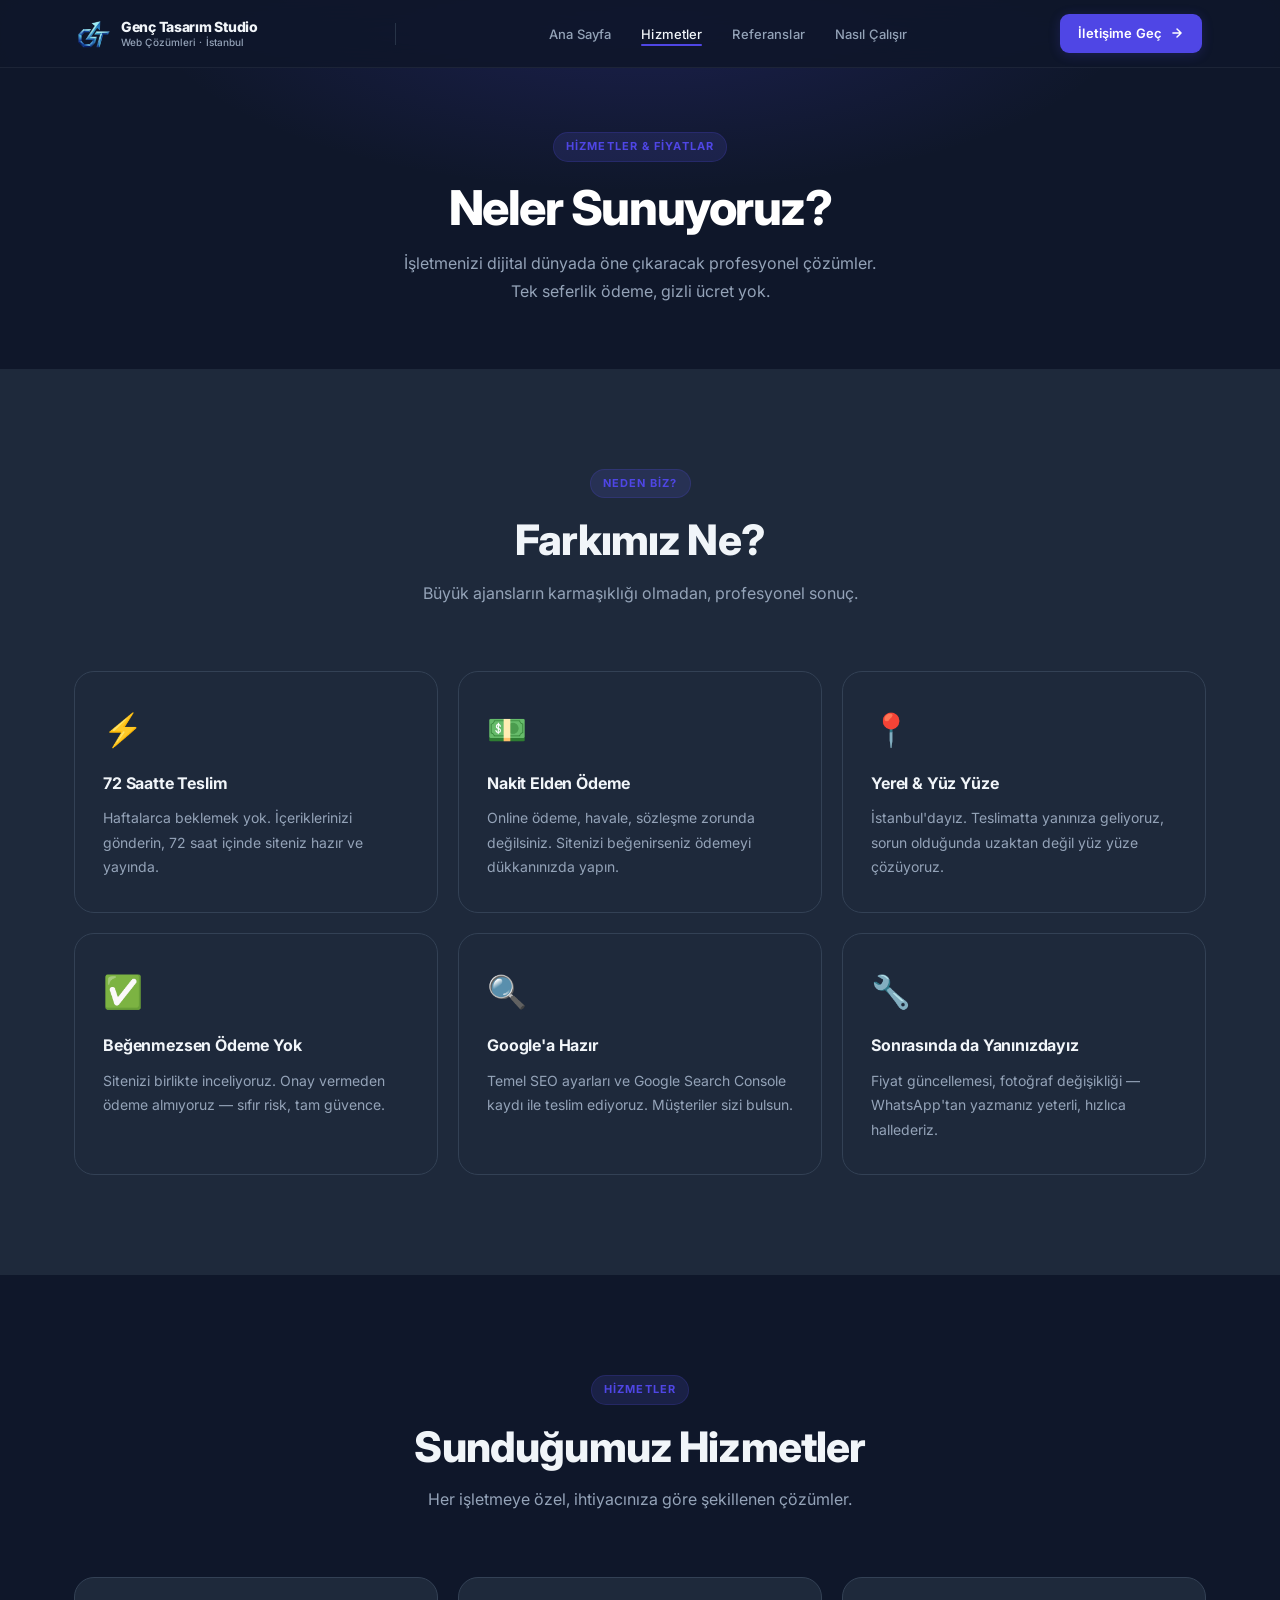
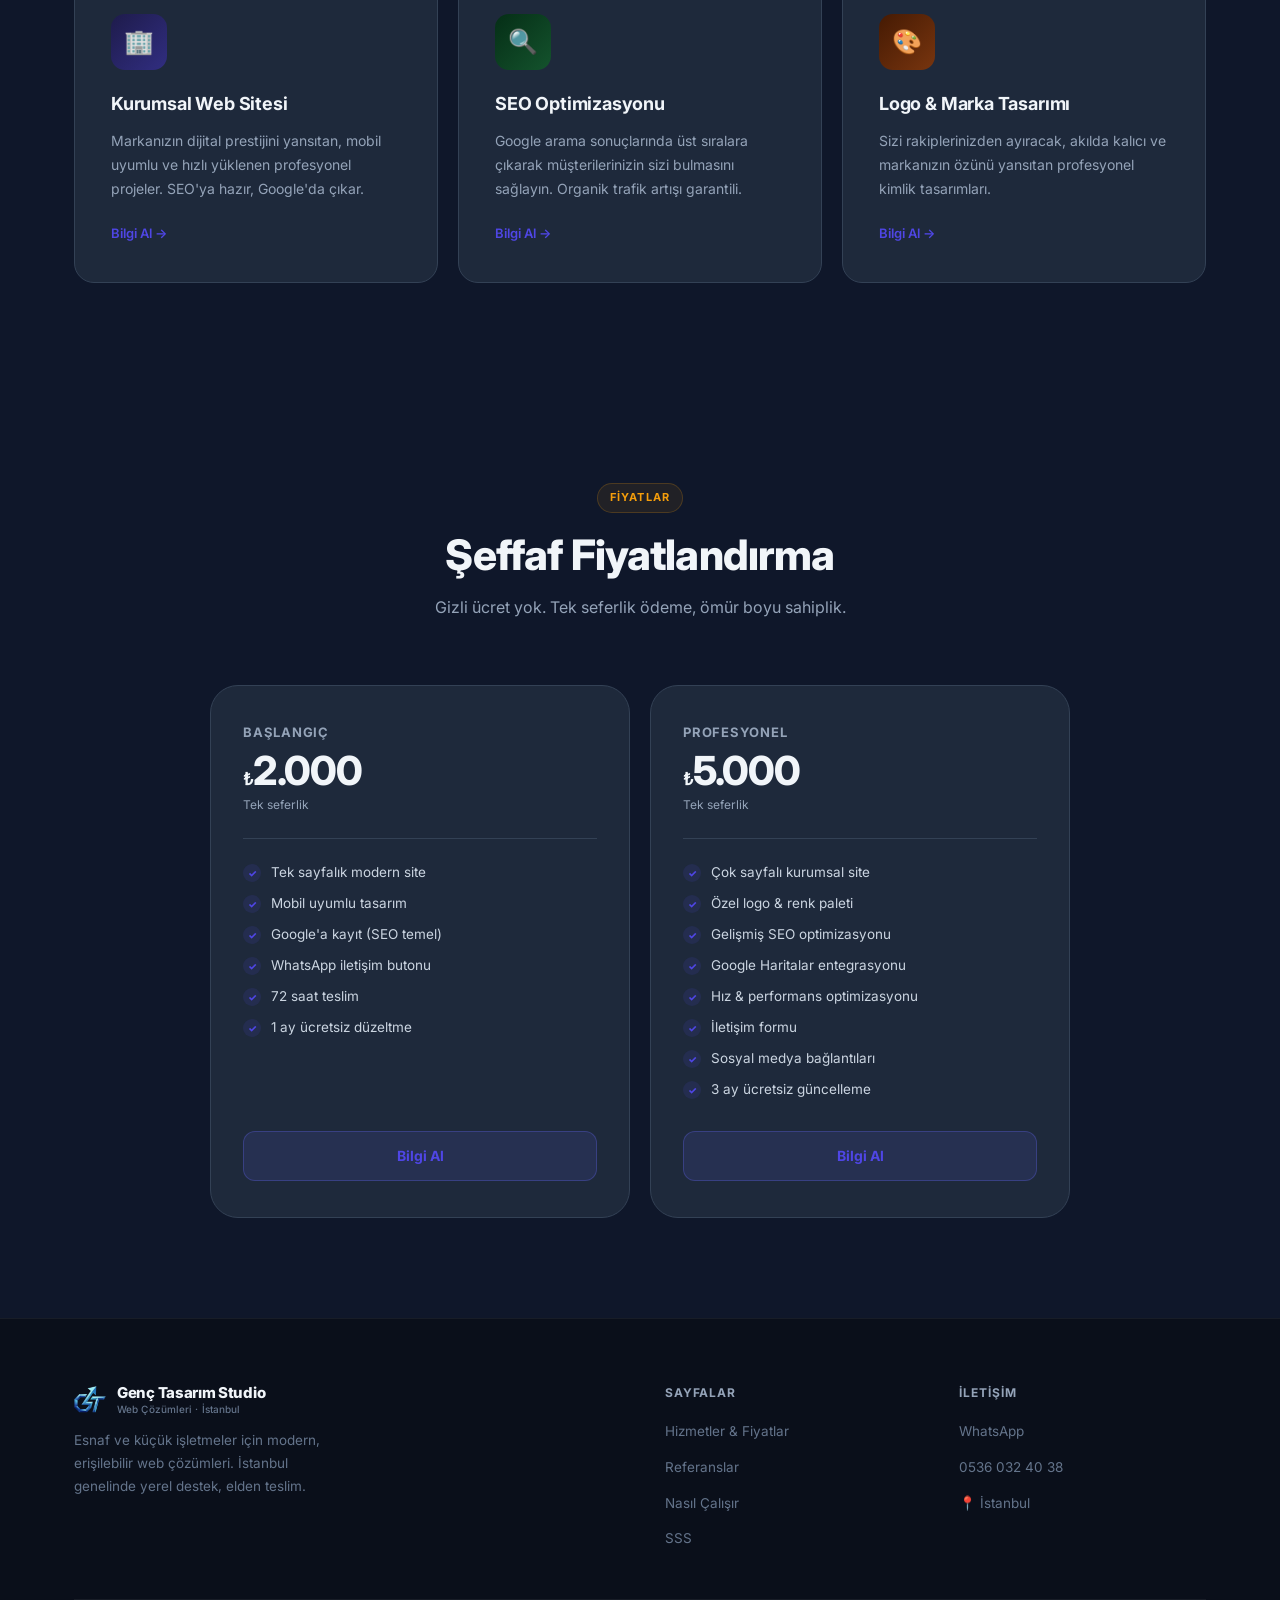
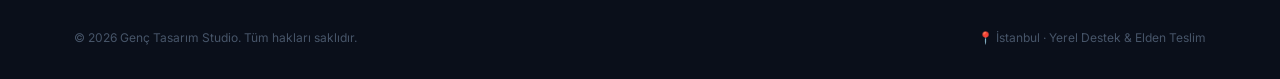
==== commit c3baea6d: "Add files via upload" ====
--- a/hizmetler.html
+++ b/hizmetler.html
@@ -112,13 +112,13 @@
         <p>Markanızın dijital prestijini yansıtan, mobil uyumlu ve hızlı yüklenen profesyonel projeler. SEO'ya hazır, Google'da çıkar.</p>
         <a href="https://wa.me/905360324038?text=Kurumsal Web Sitesi hakkında bilgi almak istiyorum." target="_blank" rel="noopener" class="svc-link">Bilgi Al →</a>
       </div>
-      <div class="svc-card reveal d3">
+      <div class="svc-card reveal d2">
         <div class="svc-icon" style="background:linear-gradient(135deg,#052e16,#14532d)">🔍</div>
         <h3>SEO Optimizasyonu</h3>
         <p>Google arama sonuçlarında üst sıralara çıkarak müşterilerinizin sizi bulmasını sağlayın. Organik trafik artışı garantili.</p>
         <a href="https://wa.me/905360324038?text=SEO hakkında bilgi almak istiyorum." target="_blank" rel="noopener" class="svc-link">Bilgi Al →</a>
       </div>
-      <div class="svc-card reveal d4">
+      <div class="svc-card reveal d3">
         <div class="svc-icon" style="background:linear-gradient(135deg,#451a03,#78350f)">🎨</div>
         <h3>Logo & Marka Tasarımı</h3>
         <p>Sizi rakiplerinizden ayıracak, akılda kalıcı ve markanızın özünü yansıtan profesyonel kimlik tasarımları.</p>
@@ -140,7 +140,7 @@
       <div class="price-card reveal d1">
         <div class="price-card__name">Başlangıç</div>
         <div class="price-card__price"><small>₺</small>2.000</div>
-        <div class="price-card__note">Tek seferlik · Alan adı hariç</div>
+        <div class="price-card__note">Tek seferlik</div>
         <div class="price-card__divider"></div>
         <ul class="price-card__features">
           <li>Tek sayfalık modern site</li>
@@ -155,7 +155,7 @@
       <div class="price-card reveal d2">
         <div class="price-card__name">Profesyonel</div>
         <div class="price-card__price"><small>₺</small>5.000</div>
-        <div class="price-card__note">Tek seferlik · Alan adı hariç</div>
+        <div class="price-card__note">Tek seferlik</div>
         <div class="price-card__divider"></div>
         <ul class="price-card__features">
           <li>Çok sayfalı kurumsal site</li>
--- a/style.css
+++ b/style.css
@@ -530,9 +530,6 @@
 .why-card p {
   font-size: 14px; color: var(--text-3); line-height: 1.75;
 }
-@media (max-width: 768px) {
-  .why-grid { grid-template-columns: 1fr; }
-}
 
 /* ============================================================
    SERVICES
@@ -615,13 +612,18 @@
 .pf-grid {
   display: grid; grid-template-columns: repeat(3, 1fr); gap: 20px;
 }
+.pf-grid--centered {
+  grid-template-columns: repeat(2, minmax(0, 360px));
+  justify-content: center;
+  gap: 24px;
+}
 .pf-card {
   border-radius: var(--radius-lg); overflow: hidden;
   border: 1px solid var(--border);
-  transition: transform 0.25s, box-shadow 0.25s;
+  transition: transform 0.7s cubic-bezier(0.22,1,0.36,1), box-shadow 0.7s cubic-bezier(0.22,1,0.36,1), border-color 0.7s ease !important;
   background: var(--bg);
 }
-.pf-card:hover { transform: translateY(-6px); box-shadow: var(--shadow-lg); }
+.pf-card:hover { transform: translateY(-6px); box-shadow: var(--shadow-lg); border-color: rgba(99,102,241,0.25); }
 .pf-img {
   width: 100%; aspect-ratio: 16/10;
   background: linear-gradient(135deg, #e0e7ff, #c7d2fe);
@@ -629,8 +631,7 @@
   font-size: 48px; overflow: hidden; position: relative;
 }
 body.dark .pf-img { background: linear-gradient(135deg, #1e1b4b, #312e81); }
-.pf-img img { width: 100%; height: 100%; object-fit: cover; transition: transform 0.4s; }
-.pf-card:hover .pf-img img { transform: scale(1.05); }
+.pf-img img { width: 100%; height: 100%; object-fit: cover; }
 .pf-body { padding: 20px 22px 22px; }
 .pf-tag {
   font-size: 10px; font-weight: 700; text-transform: uppercase;
@@ -641,11 +642,16 @@
   margin-bottom: 12px; letter-spacing: -0.01em;
 }
 .pf-action {
-  display: inline-flex; align-items: center; gap: 5px;
-  font-size: 12px; font-weight: 600; color: var(--text-3);
-  text-decoration: none; transition: color 0.2s, gap 0.2s;
-}
-.pf-card:hover .pf-action { color: var(--indigo); gap: 9px; }
+  display: inline-flex; align-items: center; gap: 6px;
+  font-size: 13px; font-weight: 600; color: var(--indigo);
+  text-decoration: none; transition: background 0.2s, gap 0.2s, color 0.2s;
+  margin-top: 6px;
+  padding: 7px 14px;
+  border: 1.5px solid var(--indigo);
+  border-radius: 8px;
+}
+.pf-action:hover { background: var(--indigo); color: #fff; gap: 10px; }
+.pf-card:hover .pf-action { gap: 10px; }
 
 /* ============================================================
    PRICING
@@ -803,7 +809,7 @@
 body.dark footer { background: #0a0f1a; }
 .ft__inner { max-width: var(--max); margin: 0 auto; padding: 0 24px; }
 .ft__top {
-  display: grid; grid-template-columns: 2.2fr 1fr 1fr 1fr; gap: 48px;
+  display: grid; grid-template-columns: 2.2fr 1fr 1fr; gap: 48px;
   margin-bottom: 48px;
 }
 .ft__brand .nav__logo-name { color: #f1f5f9; font-size: 15px; }
@@ -906,6 +912,8 @@
 /* ============================================================
    RESPONSIVE
    ============================================================ */
+
+/* ---- Tablet (≤1024px) ---- */
 @media (max-width: 1024px) {
   .hero__inner { grid-template-columns: 1fr; gap: 48px; }
   .hero__visual { order: -1; }
@@ -914,27 +922,81 @@
   .pricing__grid { grid-template-columns: 1fr; max-width: 480px; margin: 0 auto; gap: 16px; }
   .price-card--featured { transform: none; }
   .price-card--featured:hover { transform: translateY(-5px); }
-}
+  /* Tablet grid: 2 sütun */
+  .services .svc-grid  { grid-template-columns: repeat(2, 1fr); }
+  .why-grid            { grid-template-columns: repeat(2, 1fr); }
+  .pf-grid             { grid-template-columns: repeat(2, 1fr); }
+}
+
+/* ---- Mobile (≤768px) ---- */
 @media (max-width: 768px) {
   .nav__links, .nav__status, .nav__cta-desktop { display: none; }
   .nav__hamburger { display: flex; }
-  .hero { padding-top: calc(var(--nav-h) + 48px); padding-bottom: 56px; }
-  .hero__title { font-size: 32px; }
-  .statsbar__grid { grid-template-columns: repeat(2, 1fr); gap: 24px; }
+
+  /* Hero */
+  .hero { padding-top: calc(var(--nav-h) + 40px); padding-bottom: 48px; }
+  .hero__title { font-size: 30px; }
+  .hero__sub { font-size: 15px; }
+  .hero__float { display: none; }
+  .hero__card { max-width: 100%; }
+
+  /* Page hero (iç sayfalar) */
+  .page-hero { padding-top: calc(var(--nav-h) + 36px); padding-bottom: 44px; }
+  .page-hero__title { font-size: 28px; }
+  .page-hero__sub { font-size: 14px; }
+
+  /* Stats */
+  .statsbar__grid { grid-template-columns: repeat(2, 1fr); gap: 0; }
+  .stat__num { font-size: 30px; }
   .stat__item:nth-child(2) { border-right: none; }
-  .stat__item:nth-child(3), .stat__item:nth-child(4) { border-top: 1px solid var(--border); padding-top: 24px; }
-  .services .svc-grid { grid-template-columns: 1fr; }
-  .why-grid { grid-template-columns: 1fr; }
-  .process .proc-grid { grid-template-columns: 1fr; }
+  .stat__item:nth-child(3), .stat__item:nth-child(4) {
+    border-top: 1px solid var(--border); padding-top: 24px; margin-top: 16px;
+  }
+
+  /* Grids → 1 sütun */
+  .services .svc-grid  { grid-template-columns: 1fr; }
+  .why-grid            { grid-template-columns: 1fr; }
+  .process .proc-grid  { grid-template-columns: 1fr; }
   .process .proc-grid::before { display: none; }
-  .pf-grid { grid-template-columns: 1fr; }
-  .hero__float { display: none; }
+  .pf-grid             { grid-template-columns: 1fr !important; } /* inline style override */
+
+  /* Section & header */
+  .section     { padding: 64px 0; }
+  .sec-header  { margin-bottom: 40px; }
+  .sec-title   { font-size: 26px; }
+
+  /* WA fab */
   .wa-fab { padding: 0; width: 52px; height: 52px; border-radius: 50%; justify-content: center; }
   .wa-fab .wa-fab__text { display: none; }
-  .section { padding: 72px 0; }
+
+  /* Footer */
   .ft__top { grid-template-columns: 1fr; gap: 28px; }
 }
+
+/* ---- Küçük mobil (≤480px) ---- */
 @media (max-width: 480px) {
+  .container { padding: 0 16px; }
+
+  /* Butonlar */
   .hero__actions, .cta-banner__btns { flex-direction: column; align-items: stretch; }
   .hero__actions .btn, .cta-banner__btns .btn { justify-content: center; }
-}
+
+  /* Section */
+  .section { padding: 52px 0; }
+  .sec-header { margin-bottom: 32px; }
+
+  /* Kart padding'leri */
+  .svc-card  { padding: 24px 20px; }
+  .proc-card { padding: 28px 20px; }
+  .why-card  { padding: 22px 20px; }
+  .pf-body   { padding: 16px 16px 18px; }
+  .price-card { padding: 28px 22px; }
+
+  /* Pills */
+  .hero__pills { gap: 6px; }
+  .hero__pill  { font-size: 11px; padding: 5px 10px; }
+
+  /* Stats */
+  .stat__num { font-size: 26px; }
+  .statsbar { padding: 28px 0; }
+}
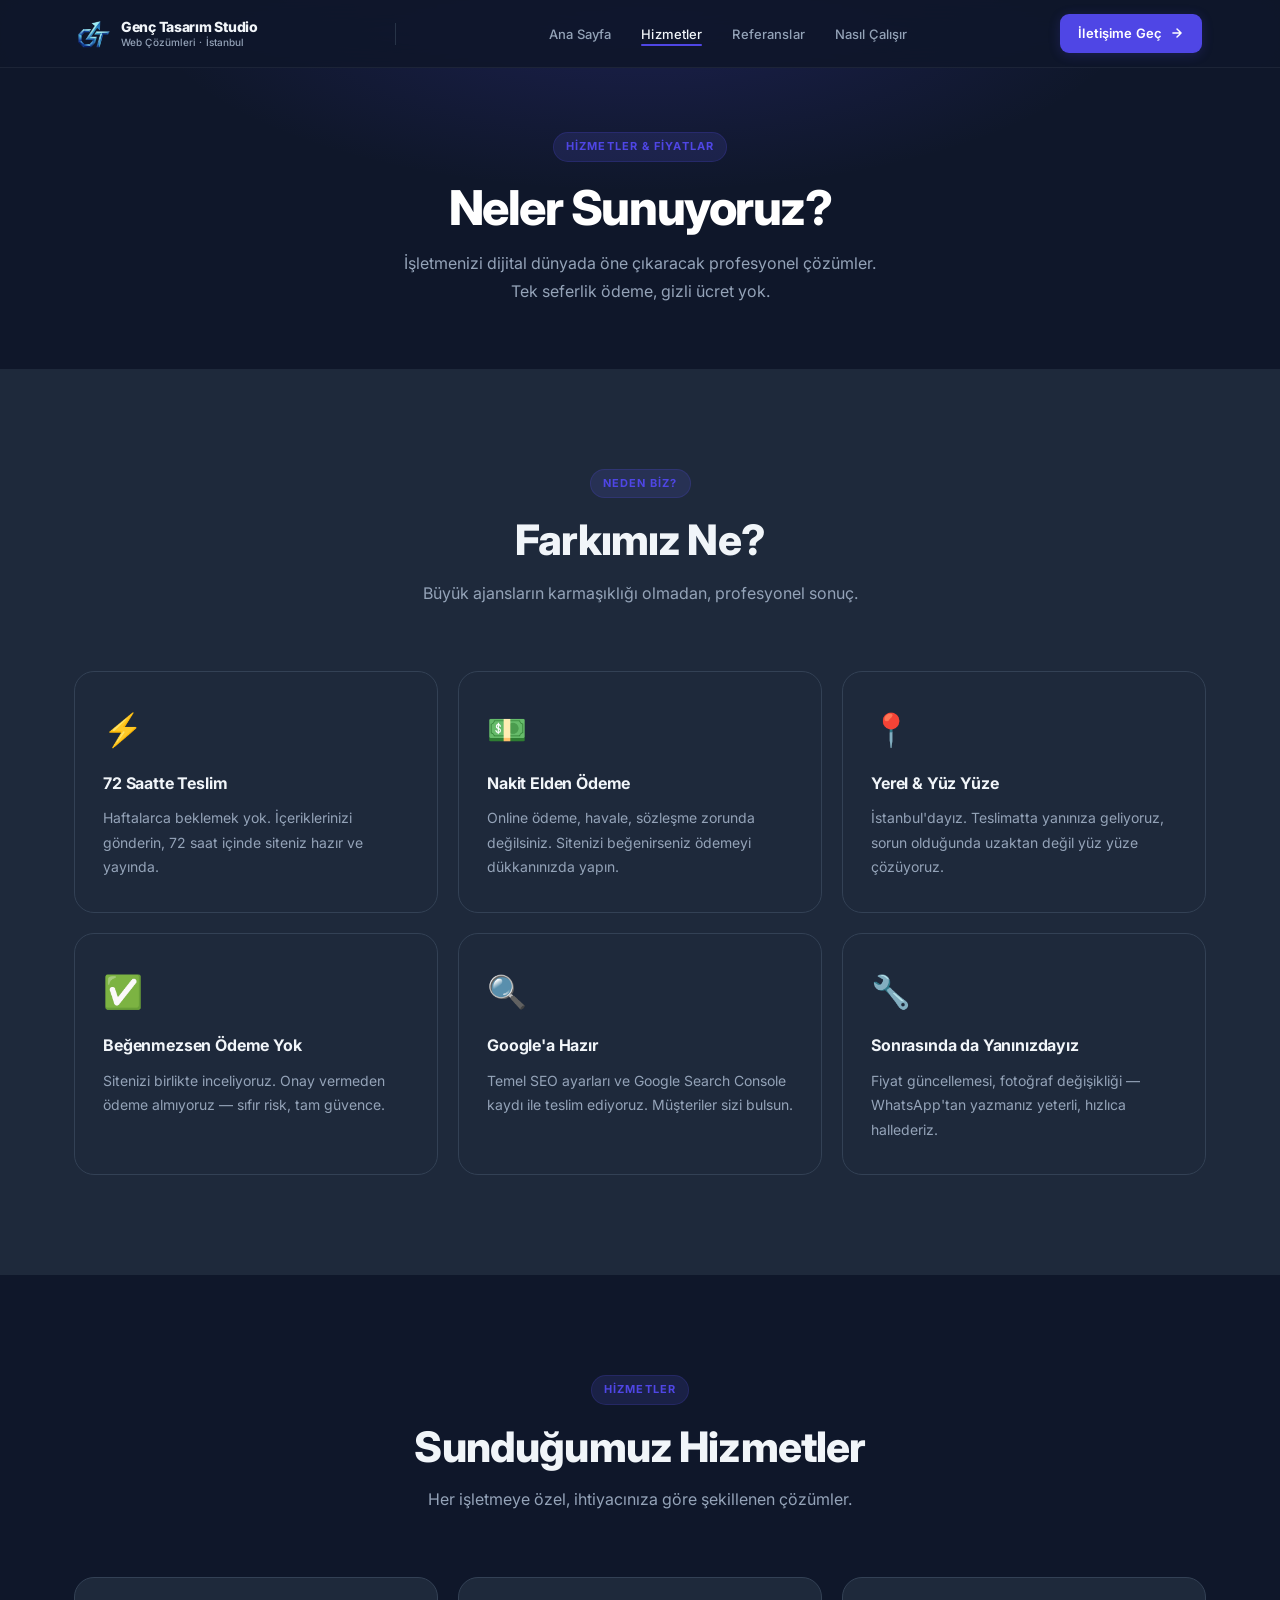
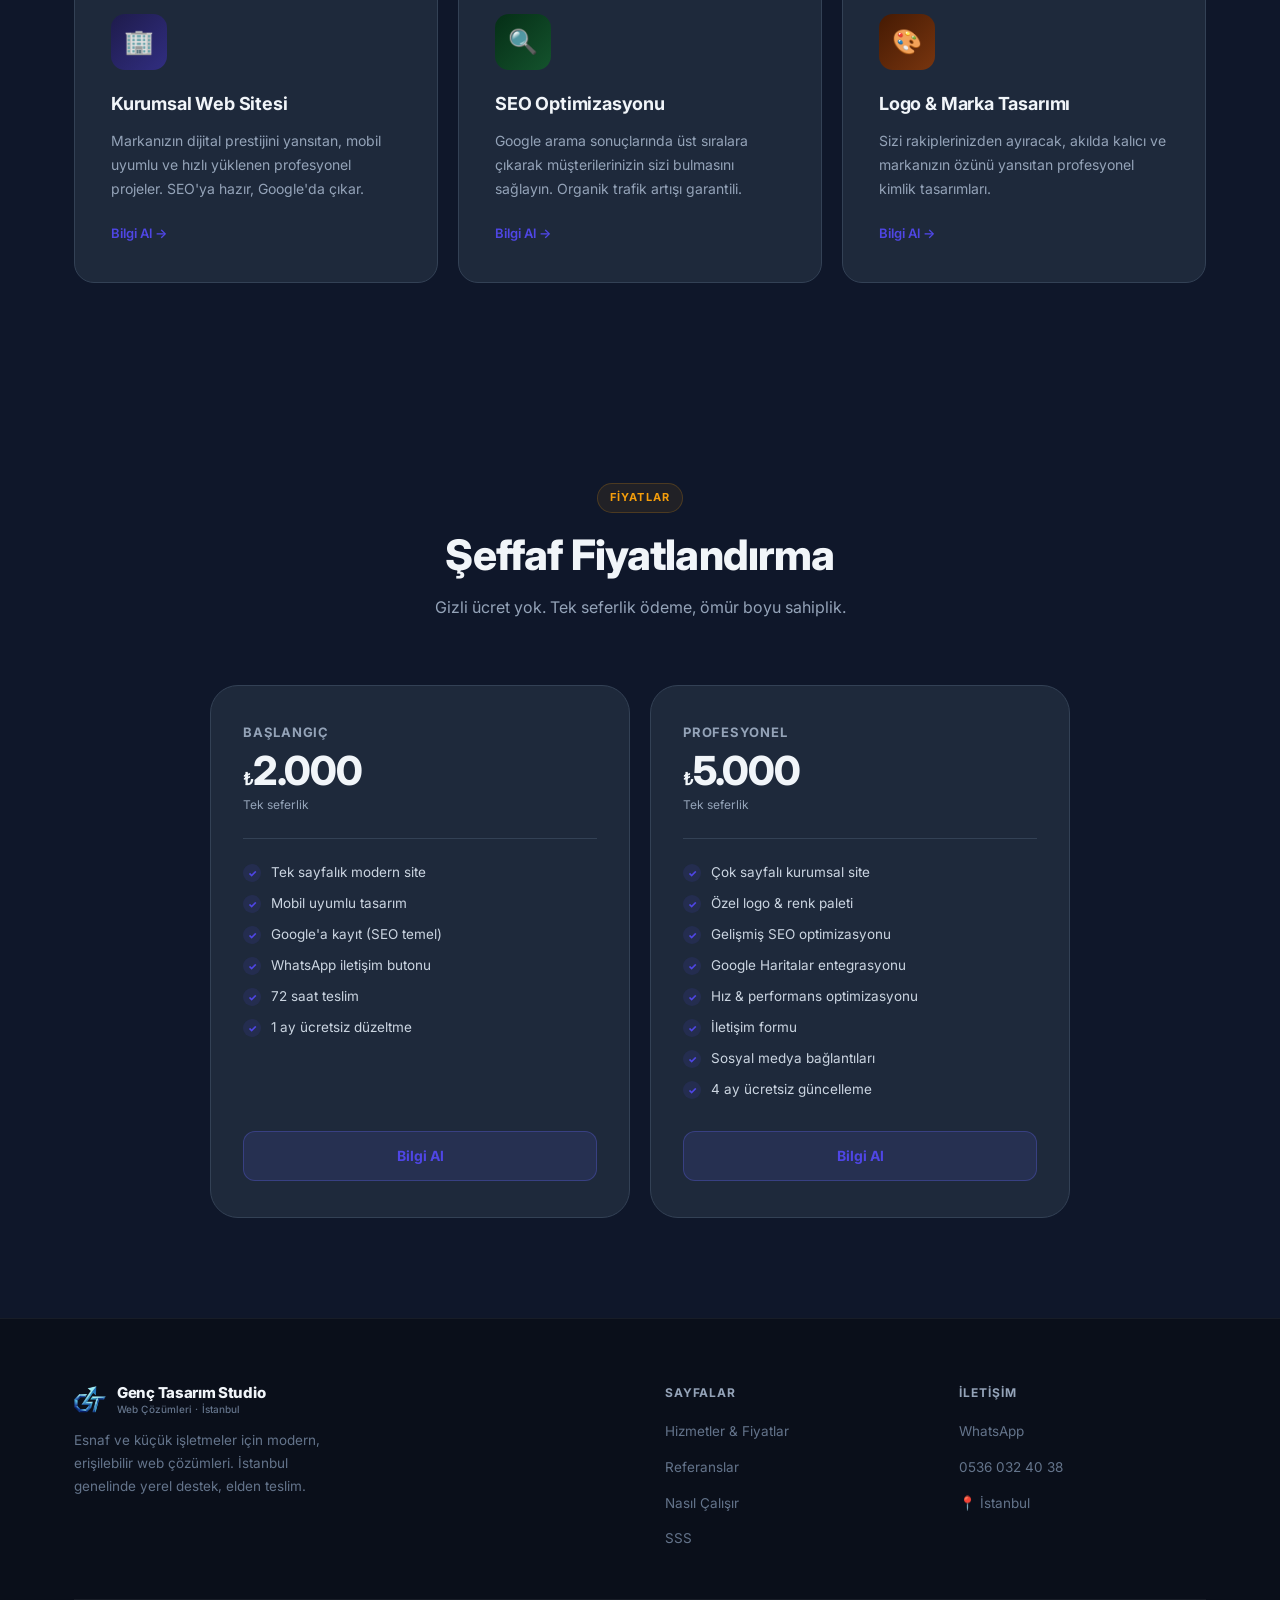
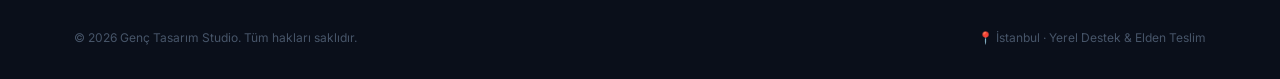
==== commit 6b2ff2a9: "Add files via upload" ====
--- a/hizmetler.html
+++ b/hizmetler.html
@@ -165,7 +165,7 @@
           <li>Hız & performans optimizasyonu</li>
           <li>İletişim formu</li>
           <li>Sosyal medya bağlantıları</li>
-          <li>3 ay ücretsiz güncelleme</li>
+          <li>4 ay ücretsiz güncelleme</li>
         </ul>
         <a href="https://wa.me/905360324038?text=Profesyonel paket hakkında bilgi almak istiyorum." target="_blank" rel="noopener" class="price-btn price-btn--default">Bilgi Al</a>
       </div>
--- a/style.css
+++ b/style.css
@@ -613,7 +613,7 @@
   display: grid; grid-template-columns: repeat(3, 1fr); gap: 20px;
 }
 .pf-grid--centered {
-  grid-template-columns: repeat(2, minmax(0, 360px));
+  grid-template-columns: repeat(3, 1fr);
   justify-content: center;
   gap: 24px;
 }
